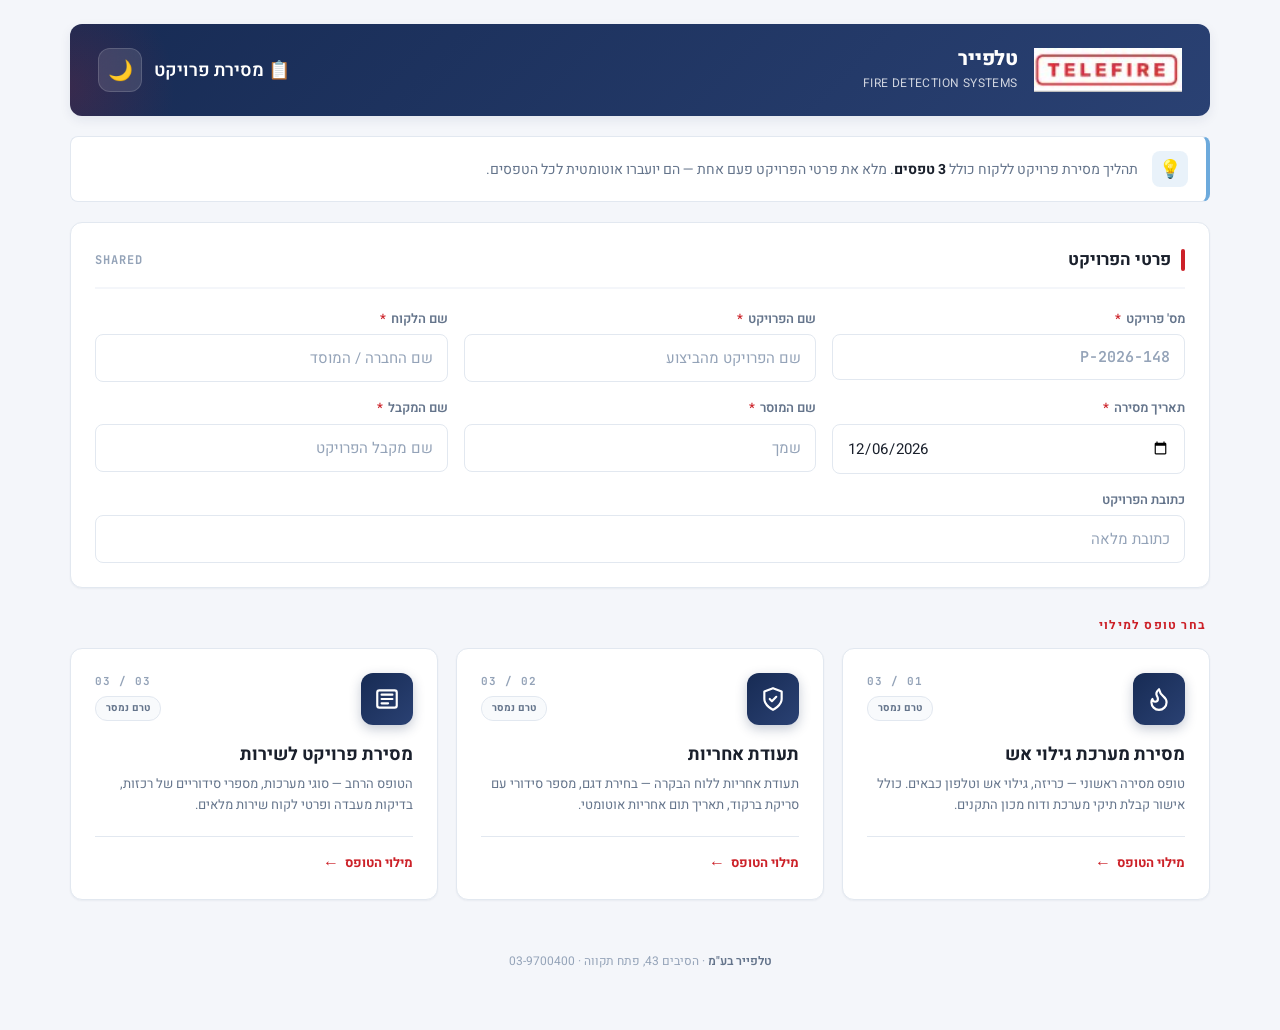
==== index.html @ ea18e71f "Rename index-1.html to index.html" ====
<!DOCTYPE html>
<html lang="he" dir="rtl">
<head>
<meta charset="UTF-8">
<meta name="viewport" content="width=device-width, initial-scale=1.0">
<title>מסירת פרויקט | טלפייר</title>

<!-- Fonts -->
<link rel="preconnect" href="https://fonts.googleapis.com">
<link rel="preconnect" href="https://fonts.gstatic.com" crossorigin>
<link href="https://fonts.googleapis.com/css2?family=Heebo:wght@300;400;500;600;700;800&family=JetBrains+Mono:wght@500;600&display=swap" rel="stylesheet">

<!-- Shared styles -->
<link rel="stylesheet" href="shared/styles.css">
</head>
<body>

<div class="app app--wide">

  <!-- ===== HEADER ===== -->
  <header class="header">
    <div class="brand">
      <div class="brand-logo">
        <img src="shared/telefire-logo.png" alt="Telefire">
      </div>
      <div class="brand-text">
        <div class="name">טלפייר</div>
        <div class="tagline">FIRE DETECTION SYSTEMS</div>
      </div>
    </div>
    <div class="header-right">
      <div class="page-title">📋 מסירת פרויקט</div>
      <button class="theme-toggle" id="themeToggle" aria-label="החלף תצוגה" title="החלף תצוגה">
        <span id="themeIcon">🌙</span>
      </button>
    </div>
  </header>

  <!-- ===== INTRO ===== -->
  <div class="intro-bar">
    <div class="icon">💡</div>
    <div>
      תהליך מסירת פרויקט ללקוח כולל <strong>3 טפסים</strong>.
      מלא את פרטי הפרויקט פעם אחת — הם יועברו אוטומטית לכל הטפסים.
    </div>
  </div>

  <!-- ===== SHARED PROJECT FIELDS ===== -->
  <section class="card">
    <div class="card-title">
      פרטי הפרויקט
      <span class="card-title-num">SHARED</span>
    </div>

    <div class="fields-3">
      <div class="field">
        <label>מס' פרויקט <span class="req">*</span></label>
        <input class="input input-mono" type="text" name="project_number" placeholder="P-2026-148">
      </div>
      <div class="field">
        <label>שם הפרויקט <span class="req">*</span></label>
        <input class="input" type="text" name="project_name" placeholder="שם הפרויקט מהביצוע">
      </div>
      <div class="field">
        <label>שם הלקוח <span class="req">*</span></label>
        <input class="input" type="text" name="customer_name" placeholder="שם החברה / המוסד">
      </div>
    </div>

    <div class="fields-3" style="margin-top:16px;">
      <div class="field">
        <label>תאריך מסירה <span class="req">*</span></label>
        <input class="input" type="date" name="handover_date">
      </div>
      <div class="field">
        <label>שם המוסר <span class="req">*</span></label>
        <input class="input" type="text" name="deliverer_name" placeholder="שמך">
      </div>
      <div class="field">
        <label>שם המקבל <span class="req">*</span></label>
        <input class="input" type="text" name="receiver_name" placeholder="שם מקבל הפרויקט">
      </div>
    </div>

    <div class="fields-1" style="margin-top:16px;">
      <div class="field">
        <label>כתובת הפרויקט</label>
        <input class="input" type="text" name="project_address" placeholder="כתובת מלאה">
      </div>
    </div>
  </section>

  <!-- ===== FORM SELECTION CARDS ===== -->
  <div class="section-label">בחר טופס למילוי</div>

  <div class="handover-cards">

    <!-- Card 1: Fire System -->
    <a class="handover-card" href="form1-fire-system.html" data-form="fire-system">
      <div class="handover-card-header">
        <div class="handover-card-icon">
          <svg viewBox="0 0 24 24" fill="none" stroke="currentColor" stroke-width="2" stroke-linecap="round" stroke-linejoin="round">
            <path d="M8.5 14.5A2.5 2.5 0 0 0 11 12c0-1.38-.5-2-1-3-1.072-2.143-.224-4.054 2-6 .5 2.5 2 4.9 4 6.5 2 1.6 3 3.5 3 5.5a7 7 0 1 1-14 0c0-1.153.433-2.294 1-3a2.5 2.5 0 0 0 2.5 2.5z"/>
          </svg>
        </div>
        <div class="handover-card-meta">
          <span class="handover-card-num">01 / 03</span>
          <span class="handover-card-status status-pending" data-status>טרם נמסר</span>
        </div>
      </div>
      <h3>מסירת מערכת גילוי אש</h3>
      <p>טופס מסירה ראשוני — כריזה, גילוי אש וטלפון כבאים. כולל אישור קבלת תיקי מערכת ודוח מכון התקנים.</p>
      <span class="handover-card-cta">מילוי הטופס</span>
    </a>

    <!-- Card 2: Warranty -->
    <a class="handover-card" href="form2-warranty.html" data-form="warranty">
      <div class="handover-card-header">
        <div class="handover-card-icon">
          <svg viewBox="0 0 24 24" fill="none" stroke="currentColor" stroke-width="2" stroke-linecap="round" stroke-linejoin="round">
            <path d="M12 22s8-4 8-10V5l-8-3-8 3v7c0 6 8 10 8 10z"/>
            <path d="M9 12l2 2 4-4"/>
          </svg>
        </div>
        <div class="handover-card-meta">
          <span class="handover-card-num">02 / 03</span>
          <span class="handover-card-status status-pending" data-status>טרם נמסר</span>
        </div>
      </div>
      <h3>תעודת אחריות</h3>
      <p>תעודת אחריות ללוח הבקרה — בחירת דגם, מספר סידורי עם סריקת ברקוד, תאריך תום אחריות אוטומטי.</p>
      <span class="handover-card-cta">מילוי הטופס</span>
    </a>

    <!-- Card 3: Service -->
    <a class="handover-card" href="form3-service.html" data-form="service">
      <div class="handover-card-header">
        <div class="handover-card-icon">
          <svg viewBox="0 0 24 24" fill="none" stroke="currentColor" stroke-width="2" stroke-linecap="round" stroke-linejoin="round">
            <rect x="3" y="4" width="18" height="16" rx="2"/>
            <path d="M7 8h10M7 12h10M7 16h6"/>
          </svg>
        </div>
        <div class="handover-card-meta">
          <span class="handover-card-num">03 / 03</span>
          <span class="handover-card-status status-pending" data-status>טרם נמסר</span>
        </div>
      </div>
      <h3>מסירת פרויקט לשירות</h3>
      <p>הטופס הרחב — סוגי מערכות, מספרי סידוריים של רכזות, בדיקות מעבדה ופרטי לקוח שירות מלאים.</p>
      <span class="handover-card-cta">מילוי הטופס</span>
    </a>

  </div>

  <!-- ===== FOOTER ===== -->
  <div class="footer">
    <strong>טלפייר בע"מ</strong> · הסיבים 43, פתח תקווה · 03-9700400
  </div>

</div>

<div class="toast" id="toast"></div>

<!-- Shared scripts -->
<script src="shared/theme.js"></script>

<script>
// ============================================
// PAGE LOGIC - Landing Page
// ============================================

// 1. Dark mode
TF_initTheme();

// 2. Shared fields setup
const SHARED_FIELDS = [
  'project_number', 'project_name', 'customer_name',
  'handover_date', 'deliverer_name', 'receiver_name', 'project_address'
];
const REQUIRED_FIELDS = [
  'project_number', 'project_name', 'customer_name',
  'handover_date', 'deliverer_name', 'receiver_name'
];

// Prefill from previous session
TF_prefillShared(SHARED_FIELDS);

// Default handover date = today
const dateField = document.querySelector('[name="handover_date"]');
if (dateField && !dateField.value) {
  dateField.value = new Date().toISOString().split('T')[0];
  // Save the default too
  const data = TF_getShared();
  data.handover_date = dateField.value;
  TF_setShared(data);
}

// Auto-save on typing
TF_autosaveShared(SHARED_FIELDS);

// 3. Update form status badges (נשלח ✓)
const status = TF_getStatus();
document.querySelectorAll('.handover-card').forEach(card => {
  const form = card.dataset.form;
  const badge = card.querySelector('[data-status]');
  if (status[form] && status[form].submitted) {
    badge.textContent = 'נשלח ✓';
    badge.classList.remove('status-pending');
    badge.classList.add('status-done');
  }
});

// 4. Validate required fields before entering a form
document.querySelectorAll('.handover-card').forEach(card => {
  card.addEventListener('click', (e) => {
    const missing = REQUIRED_FIELDS.filter(name => {
      const el = document.querySelector(`[name="${name}"]`);
      return !el || !el.value.trim();
    });
    if (missing.length) {
      e.preventDefault();
      TF_toast('יש למלא את כל פרטי הפרויקט המשותפים');
      const first = document.querySelector(`[name="${missing[0]}"]`);
      if (first) {
        first.focus();
        first.scrollIntoView({ behavior: 'smooth', block: 'center' });
      }
    }
  });
});
</script>

</body>
</html>
---- shared/styles.css ----
/* ============================================================
   TELEFIRE PROJECT HANDOVER - SHARED STYLES
   Used by: index.html, form1, form2, form3
   ============================================================ */

/* ===== COLOR PALETTE (from brand guide) ===== */
:root {
  --tf-light:   #DCDCDC;
  --tf-black:   #2A2A2A;
  --tf-teal:    #6DAADC;
  --tf-navy:    #172B54;
  --tf-red:     #CC2128;
  --tf-red-dark:#A81920;

  /* Surfaces & text */
  --bg:           #F4F6FA;
  --card:         #FFFFFF;
  --text:         #1A202C;
  --text-muted:   #64748B;
  --text-faint:   #94A3B8;
  --border:       #E2E8F0;
  --border-strong:#CBD5E1;
  --input-bg:     #FFFFFF;
  --input-bg-soft:#F8FAFC;

  --header-bg: linear-gradient(135deg, var(--tf-navy) 0%, #2A4173 100%);
  --header-glow: rgba(204,33,40,0.18);

  --shadow-sm: 0 1px 2px rgba(23,43,84,0.05);
  --shadow:    0 4px 12px rgba(23,43,84,0.08);
  --shadow-lg: 0 12px 32px rgba(23,43,84,0.12);

  --radius:    12px;
  --radius-sm: 8px;
  --success:   #10B981;
}

[data-theme="dark"] {
  --bg:           #0B1426;
  --card:         #131F36;
  --text:         #E6EDF7;
  --text-muted:   #94A8C4;
  --text-faint:   #647590;
  --border:       #243454;
  --border-strong:#2F4368;
  --input-bg:     #1A2942;
  --input-bg-soft:#131F36;

  --header-bg: linear-gradient(135deg, #0F1F3D 0%, #1A2942 100%);
  --header-glow: rgba(204,33,40,0.28);

  --shadow-sm: 0 1px 2px rgba(0,0,0,0.3);
  --shadow:    0 4px 12px rgba(0,0,0,0.35);
  --shadow-lg: 0 12px 32px rgba(0,0,0,0.5);
}

/* ===== RESET ===== */
* { box-sizing: border-box; margin: 0; padding: 0; }

html, body {
  font-family: 'Heebo', -apple-system, BlinkMacSystemFont, sans-serif;
  background: var(--bg);
  color: var(--text);
  font-size: 16px;
  line-height: 1.5;
  min-height: 100vh;
  -webkit-font-smoothing: antialiased;
  transition: background-color 0.3s, color 0.3s;
}

.app { max-width: 1100px; margin: 0 auto; padding: 24px 20px 60px; }
.app--narrow { max-width: 880px; }
.app--wide { max-width: 1180px; }

/* ===== HEADER ===== */
.header {
  background: var(--header-bg);
  border-radius: var(--radius);
  padding: 24px 28px;
  margin-bottom: 20px;
  display: flex;
  align-items: center;
  justify-content: space-between;
  flex-wrap: wrap;
  gap: 16px;
  box-shadow: var(--shadow);
  position: relative;
  overflow: hidden;
}
.header::before {
  content: '';
  position: absolute;
  top: -50%;
  left: -10%;
  width: 220px;
  height: 220px;
  background: radial-gradient(circle, var(--header-glow), transparent 70%);
  pointer-events: none;
}

.brand { display: flex; align-items: center; gap: 16px; z-index: 1; }
.brand-logo { display: inline-flex; align-items: center; flex-shrink: 0; }
.brand-logo img { height: 44px; width: auto; display: block; }
.brand-text { color: white; }
.brand-text .name { font-size: 20px; font-weight: 800; letter-spacing: -0.3px; line-height: 1.1; }
.brand-text .tagline { font-size: 12px; opacity: 0.78; margin-top: 4px; letter-spacing: 0.4px; }

.header-right { display: flex; align-items: center; gap: 12px; z-index: 1; }
.page-title { color: white; font-size: 18px; font-weight: 600; }

.back-btn, .theme-toggle {
  height: 44px;
  border-radius: 12px;
  background: rgba(255,255,255,0.12);
  border: 1px solid rgba(255,255,255,0.15);
  color: white;
  cursor: pointer;
  display: inline-flex;
  align-items: center;
  justify-content: center;
  font-family: inherit;
  font-size: 14px;
  font-weight: 600;
  transition: all 0.2s;
  text-decoration: none;
  backdrop-filter: blur(10px);
}
.back-btn { padding: 0 16px; gap: 6px; }
.theme-toggle { width: 44px; font-size: 20px; }
.back-btn:hover, .theme-toggle:hover { background: rgba(255,255,255,0.22); transform: translateY(-1px); }

/* ===== FORM BADGE ===== */
.form-badge {
  display: inline-flex; align-items: center; gap: 8px;
  padding: 6px 14px;
  background: rgba(204,33,40,0.1);
  color: var(--tf-red);
  border-radius: 20px;
  font-size: 12px;
  font-weight: 700;
  letter-spacing: 1px;
  margin-bottom: 16px;
  border: 1px solid rgba(204,33,40,0.2);
}

/* ===== CARDS ===== */
.card {
  background: var(--card);
  border-radius: var(--radius);
  padding: 24px;
  margin-bottom: 18px;
  box-shadow: var(--shadow-sm);
  border: 1px solid var(--border);
  transition: background-color 0.3s, border-color 0.3s;
}
.card-title {
  font-size: 17px;
  font-weight: 700;
  color: var(--text);
  margin-bottom: 20px;
  display: flex;
  align-items: center;
  gap: 10px;
  padding-bottom: 14px;
  border-bottom: 2px solid var(--bg);
}
.card-title::before {
  content: '';
  width: 4px;
  height: 22px;
  background: var(--tf-red);
  border-radius: 2px;
}
.card-title-num {
  font-family: 'JetBrains Mono', monospace;
  font-size: 12px;
  color: var(--text-faint);
  margin-right: auto;
  letter-spacing: 1px;
}
.card-subtitle {
  font-size: 13px;
  font-weight: 600;
  color: var(--tf-teal);
  letter-spacing: 0.8px;
  text-transform: uppercase;
  margin: 24px 0 14px;
  padding-bottom: 8px;
  border-bottom: 1px solid var(--border);
  display: flex;
  align-items: center;
  gap: 8px;
}
.card-subtitle:first-child { margin-top: 0; }
.card-subtitle .icon { font-size: 15px; }

/* ===== FIELDS & INPUTS ===== */
.fields { display: grid; grid-template-columns: repeat(2, 1fr); gap: 16px; }
.fields-3 { display: grid; grid-template-columns: repeat(3, 1fr); gap: 16px; }
.fields-1 { display: grid; grid-template-columns: 1fr; gap: 16px; }
@media (max-width: 700px) {
  .fields, .fields-3 { grid-template-columns: 1fr; }
}

.field { display: flex; flex-direction: column; gap: 6px; }
.field--full { grid-column: 1 / -1; }
.field label {
  font-size: 13px;
  font-weight: 600;
  color: var(--text-muted);
}
.field label .req { color: var(--tf-red); margin-right: 2px; }
.field-hint {
  font-size: 12px;
  color: var(--tf-teal);
  font-weight: 500;
  display: inline-flex;
  align-items: center;
  gap: 4px;
}

.input, .textarea, .select {
  width: 100%;
  padding: 12px 14px;
  font-family: inherit;
  font-size: 15px;
  background: var(--input-bg);
  border: 1.5px solid var(--border);
  border-radius: var(--radius-sm);
  color: var(--text);
  transition: all 0.15s;
  min-height: 46px;
}
.input:focus, .textarea:focus, .select:focus {
  outline: none;
  border-color: var(--tf-teal);
  box-shadow: 0 0 0 3px rgba(109,170,220,0.18);
}
.input::placeholder, .textarea::placeholder { color: var(--text-faint); }
.input.input-mono { font-family: 'JetBrains Mono', monospace; font-weight: 600; }
.input[readonly] {
  background: var(--input-bg-soft);
  color: var(--text-muted);
  cursor: default;
  font-weight: 700;
}
.textarea {
  resize: vertical;
  min-height: 80px;
  line-height: 1.6;
  font-family: inherit;
}

.select {
  appearance: none;
  -webkit-appearance: none;
  padding-left: 38px;
  background-image: url("data:image/svg+xml;charset=UTF-8,%3csvg xmlns='http://www.w3.org/2000/svg' width='12' height='8' viewBox='0 0 12 8' fill='none'%3e%3cpath d='M1 1.5L6 6.5L11 1.5' stroke='%2364748B' stroke-width='1.8' stroke-linecap='round' stroke-linejoin='round'/%3e%3c/svg%3e");
  background-repeat: no-repeat;
  background-position: left 14px center;
  cursor: pointer;
}
[data-theme="dark"] .select {
  background-image: url("data:image/svg+xml;charset=UTF-8,%3csvg xmlns='http://www.w3.org/2000/svg' width='12' height='8' viewBox='0 0 12 8' fill='none'%3e%3cpath d='M1 1.5L6 6.5L11 1.5' stroke='%2394A8C4' stroke-width='1.8' stroke-linecap='round' stroke-linejoin='round'/%3e%3c/svg%3e");
}

/* ===== YES/NO PILLS ===== */
.yn-row {
  display: flex;
  align-items: center;
  justify-content: space-between;
  padding: 14px 16px;
  background: var(--input-bg-soft);
  border-radius: var(--radius-sm);
  border: 1px solid var(--border);
  gap: 12px;
}
.yn-row .label { font-size: 14px; font-weight: 600; color: var(--text); flex: 1; }
.yn-pills { display: flex; gap: 4px; }
.yn-pills label {
  padding: 7px 18px;
  background: var(--card);
  border: 1.5px solid var(--border);
  border-radius: 6px;
  font-size: 13px;
  font-weight: 600;
  color: var(--text-muted);
  cursor: pointer;
  transition: all 0.15s;
  min-width: 54px;
  text-align: center;
}
.yn-pills label:hover { border-color: var(--text-muted); }
.yn-pills label:has(input:checked) {
  background: var(--tf-red);
  color: white;
  border-color: var(--tf-red);
  box-shadow: 0 2px 6px rgba(204,33,40,0.25);
}
.yn-pills input { display: none; }

/* ===== BUTTONS ===== */
.btn {
  display: inline-flex; align-items: center; justify-content: center;
  gap: 8px;
  padding: 12px 22px;
  font-family: inherit; font-size: 14px; font-weight: 600;
  border-radius: var(--radius-sm);
  border: none;
  cursor: pointer;
  transition: all 0.15s;
  min-height: 46px;
  text-decoration: none;
}
.btn-primary {
  background: var(--tf-red);
  color: white;
  box-shadow: 0 4px 12px rgba(204,33,40,0.25);
}
.btn-primary:hover { background: var(--tf-red-dark); transform: translateY(-1px); box-shadow: 0 6px 16px rgba(204,33,40,0.35); }
.btn-primary:disabled { opacity: 0.6; cursor: not-allowed; transform: none; }

.btn-secondary {
  background: transparent;
  color: var(--text);
  border: 1.5px solid var(--border);
}
.btn-secondary:hover { background: var(--input-bg-soft); border-color: var(--text-muted); }

.btn-add-mini {
  display: inline-flex;
  align-items: center;
  gap: 6px;
  padding: 8px 16px;
  background: transparent;
  border: 1.5px dashed var(--tf-teal);
  color: var(--tf-teal);
  border-radius: var(--radius-sm);
  cursor: pointer;
  font-family: inherit;
  font-size: 13px;
  font-weight: 600;
  margin-top: 6px;
  transition: all 0.15s;
}
.btn-add-mini:hover {
  background: rgba(109,170,220,0.1);
  border-style: solid;
}

/* ===== SIGNATURE PAD ===== */
.signature-section {
  margin-top: 24px;
  padding-top: 24px;
  border-top: 1px dashed var(--border-strong);
}
.signature-section:first-of-type {
  margin-top: 0;
  padding-top: 0;
  border-top: none;
}
.signature-label {
  display: inline-flex;
  align-items: center;
  gap: 8px;
  font-size: 11px;
  font-weight: 700;
  color: var(--tf-red);
  letter-spacing: 1.2px;
  text-transform: uppercase;
  margin-bottom: 14px;
  padding: 4px 12px;
  background: rgba(204,33,40,0.08);
  border-radius: 20px;
  border: 1px solid rgba(204,33,40,0.2);
}
.signature-label .optional {
  color: var(--text-muted);
  font-weight: 500;
  text-transform: none;
  letter-spacing: 0;
}
.signature-pad-wrap {
  background: var(--input-bg-soft);
  border-radius: var(--radius-sm);
  padding: 14px;
  margin-top: 12px;
  border: 1px solid var(--border);
}
.signature-pad-wrap .pad-title {
  font-size: 12px;
  font-weight: 600;
  color: var(--text-muted);
  margin-bottom: 8px;
  display: flex;
  align-items: center;
  justify-content: space-between;
}
/* IMPORTANT: Signature pad must ALWAYS be white (even in dark mode)
   so the signature is visible. Stroke color is always dark. */
.signature-pad {
  background: #FFFFFF;
  border: 2px dashed var(--border-strong);
  border-radius: var(--radius-sm);
  height: 140px;
  position: relative;
  cursor: crosshair;
  touch-action: none;
  overflow: hidden;
  transition: border-color 0.15s;
}
.signature-pad:hover { border-color: var(--tf-teal); }
.signature-pad canvas { display: block; width: 100%; height: 100%; }
.signature-placeholder {
  position: absolute;
  top: 50%; left: 50%;
  transform: translate(-50%, -50%);
  color: #94A3B8;
  font-size: 13px;
  pointer-events: none;
  display: flex;
  align-items: center;
  gap: 6px;
}
.signature-clear {
  background: none;
  border: none;
  color: var(--tf-red);
  font-size: 12px;
  cursor: pointer;
  font-weight: 600;
  font-family: inherit;
  padding: 0;
}
.signature-clear:hover { text-decoration: underline; }

/* Signature cluster (3 side by side) - used in form 3 */
.sig-cluster {
  display: grid;
  grid-template-columns: repeat(3, 1fr);
  gap: 14px;
}
@media (max-width: 900px) { .sig-cluster { grid-template-columns: 1fr; } }
.sig-card {
  background: var(--input-bg-soft);
  border-radius: var(--radius-sm);
  padding: 14px;
  border: 1px solid var(--border);
}

/* ===== TABS (used in form 3) ===== */
.tabs {
  display: flex;
  gap: 4px;
  background: var(--card);
  border: 1px solid var(--border);
  border-radius: var(--radius);
  padding: 6px;
  margin-bottom: 20px;
  position: sticky;
  top: 12px;
  z-index: 50;
  box-shadow: var(--shadow-sm);
  overflow-x: auto;
}
.tab {
  flex: 1;
  min-width: 140px;
  background: transparent;
  border: none;
  padding: 12px 18px;
  border-radius: var(--radius-sm);
  cursor: pointer;
  font-family: inherit;
  font-size: 13px;
  font-weight: 600;
  color: var(--text-muted);
  text-align: center;
  transition: all 0.15s;
  white-space: nowrap;
  display: inline-flex;
  align-items: center;
  justify-content: center;
  gap: 8px;
}
.tab:hover { background: var(--input-bg-soft); color: var(--text); }
.tab.active {
  background: linear-gradient(135deg, var(--tf-navy) 0%, #2A4173 100%);
  color: white;
  box-shadow: 0 4px 10px rgba(23,43,84,0.25);
}
.tab-num {
  display: inline-flex;
  align-items: center;
  justify-content: center;
  width: 22px; height: 22px;
  background: var(--input-bg-soft);
  color: var(--text);
  border-radius: 50%;
  font-size: 11px;
  font-weight: 700;
  font-family: 'JetBrains Mono', monospace;
}
.tab.active .tab-num { background: rgba(255,255,255,0.25); color: white; }
.tab.has-data .tab-num { background: var(--success); color: white; }
.tab.active.has-data .tab-num { background: rgba(255,255,255,0.3); }

.panel { display: none; }
.panel.active { display: block; animation: fadeIn 0.2s; }
@keyframes fadeIn { from { opacity: 0; transform: translateY(4px); } to { opacity: 1; transform: translateY(0); } }

/* ===== STEP NAV ===== */
.step-nav {
  display: flex;
  justify-content: space-between;
  gap: 12px;
  margin-top: 24px;
  padding-top: 20px;
  border-top: 1px solid var(--border);
}

/* ===== SUBMIT BAR ===== */
.submit-bar {
  position: sticky;
  bottom: 12px;
  background: var(--card);
  border-radius: var(--radius);
  padding: 14px 20px;
  margin-top: 20px;
  box-shadow: var(--shadow-lg);
  display: flex;
  justify-content: space-between;
  align-items: center;
  flex-wrap: wrap;
  gap: 12px;
  border: 1px solid var(--border);
  z-index: 40;
}
.submit-summary {
  font-size: 13px;
  color: var(--text-muted);
  display: flex; align-items: center; gap: 8px;
}
.submit-summary strong { color: var(--text); font-weight: 700; }

/* ===== SUCCESS BANNER ===== */
.success-banner {
  background: linear-gradient(135deg, #10B981 0%, #059669 100%);
  border-radius: var(--radius);
  padding: 24px 28px;
  margin-bottom: 20px;
  box-shadow: 0 8px 24px rgba(16,185,129,0.25);
  color: white;
  position: relative;
  overflow: hidden;
  display: none;
  animation: slideDown 0.4s ease-out;
}
.success-banner.show { display: block; }
.success-banner::before {
  content: '';
  position: absolute;
  top: -50%;
  left: -10%;
  width: 250px;
  height: 250px;
  background: radial-gradient(circle, rgba(255,255,255,0.18), transparent 70%);
  pointer-events: none;
}
@keyframes slideDown {
  from { opacity: 0; transform: translateY(-20px); }
  to { opacity: 1; transform: translateY(0); }
}
.banner-top { display: flex; align-items: center; gap: 16px; position: relative; z-index: 1; }
.banner-check {
  width: 56px; height: 56px;
  background: rgba(255,255,255,0.22);
  border-radius: 50%;
  display: inline-flex;
  align-items: center;
  justify-content: center;
  font-size: 30px;
  flex-shrink: 0;
  backdrop-filter: blur(10px);
  border: 2px solid rgba(255,255,255,0.4);
}
.banner-text { flex: 1; }
.banner-title { font-size: 20px; font-weight: 800; margin-bottom: 4px; }
.banner-subtitle { font-size: 13px; opacity: 0.9; }
.banner-actions {
  margin-top: 18px;
  display: flex;
  gap: 10px;
  flex-wrap: wrap;
  position: relative;
  z-index: 1;
}
.banner-btn {
  display: inline-flex; align-items: center; gap: 8px;
  padding: 10px 20px;
  border-radius: 8px;
  font-family: inherit;
  font-size: 14px;
  font-weight: 600;
  cursor: pointer;
  border: none;
  transition: all 0.15s;
  text-decoration: none;
  background: white;
  color: #059669;
}
.banner-btn:hover { background: #F0FDF4; transform: translateY(-1px); }
.banner-btn-ghost {
  background: rgba(255,255,255,0.18);
  color: white;
  border: 1.5px solid rgba(255,255,255,0.35);
}
.banner-btn-ghost:hover { background: rgba(255,255,255,0.28); }

/* ===== TOAST ===== */
.toast {
  position: fixed;
  top: 24px; left: 50%;
  transform: translateX(-50%);
  background: var(--tf-red);
  color: white;
  padding: 14px 24px;
  border-radius: var(--radius-sm);
  font-weight: 600;
  box-shadow: var(--shadow-lg);
  z-index: 1000;
  opacity: 0;
  transition: opacity 0.3s;
  pointer-events: none;
  font-size: 14px;
}
.toast.show { opacity: 1; }
.toast.success { background: var(--success); }

/* ===== LANDING PAGE - HANDOVER CARDS ===== */
.intro-bar {
  display: flex;
  align-items: center;
  gap: 14px;
  padding: 14px 18px;
  background: var(--card);
  border: 1px solid var(--border);
  border-right: 4px solid var(--tf-teal);
  border-radius: var(--radius-sm);
  margin-bottom: 20px;
  font-size: 14px;
  color: var(--text-muted);
}
.intro-bar .icon {
  width: 36px; height: 36px;
  border-radius: 8px;
  background: rgba(109,170,220,0.15);
  color: var(--tf-teal);
  display: inline-flex;
  align-items: center;
  justify-content: center;
  font-size: 18px;
  flex-shrink: 0;
}
.intro-bar strong { color: var(--text); font-weight: 700; }

.section-label {
  font-size: 12px;
  font-weight: 700;
  color: var(--tf-red);
  letter-spacing: 1.2px;
  text-transform: uppercase;
  margin: 28px 0 14px;
  padding-right: 4px;
}

.handover-cards {
  display: grid;
  grid-template-columns: repeat(3, 1fr);
  gap: 18px;
}
@media (max-width: 900px) { .handover-cards { grid-template-columns: 1fr; } }

.handover-card {
  background: var(--card);
  border: 1px solid var(--border);
  border-radius: var(--radius);
  padding: 24px;
  cursor: pointer;
  text-decoration: none;
  color: inherit;
  display: flex;
  flex-direction: column;
  position: relative;
  transition: all 0.25s ease;
  overflow: hidden;
  box-shadow: var(--shadow-sm);
}
.handover-card::before {
  content: '';
  position: absolute;
  top: 0; right: 0; left: 0;
  height: 4px;
  background: var(--tf-red);
  transform: scaleX(0);
  transform-origin: right;
  transition: transform 0.3s ease;
}
.handover-card:hover {
  transform: translateY(-4px);
  box-shadow: var(--shadow-lg);
  border-color: var(--tf-teal);
}
.handover-card:hover::before { transform: scaleX(1); }

.handover-card-header {
  display: flex;
  align-items: flex-start;
  justify-content: space-between;
  margin-bottom: 18px;
  gap: 12px;
}
.handover-card-icon {
  width: 52px;
  height: 52px;
  border-radius: 12px;
  background: linear-gradient(135deg, var(--tf-navy) 0%, #2A4173 100%);
  color: white;
  display: inline-flex;
  align-items: center;
  justify-content: center;
  flex-shrink: 0;
  box-shadow: 0 4px 12px rgba(23,43,84,0.25);
}
[data-theme="dark"] .handover-card-icon {
  background: linear-gradient(135deg, var(--input-bg) 0%, #243454 100%);
  border: 1px solid var(--border-strong);
  color: var(--tf-teal);
}
.handover-card-icon svg { width: 26px; height: 26px; }

.handover-card-meta {
  text-align: left;
  display: flex;
  flex-direction: column;
  align-items: flex-end;
  gap: 6px;
}
.handover-card-num {
  font-family: 'JetBrains Mono', monospace;
  font-size: 11px;
  font-weight: 700;
  color: var(--text-faint);
  letter-spacing: 1px;
}
.handover-card-status {
  font-size: 10px;
  font-weight: 700;
  padding: 4px 10px;
  border-radius: 12px;
  letter-spacing: 0.3px;
  white-space: nowrap;
}
.status-pending {
  background: var(--input-bg-soft);
  color: var(--text-muted);
  border: 1px solid var(--border);
}
.status-done {
  background: rgba(16,185,129,0.12);
  color: #10B981;
  border: 1px solid rgba(16,185,129,0.3);
}
[data-theme="dark"] .status-pending { background: var(--input-bg); }

.handover-card h3 {
  font-size: 18px;
  font-weight: 700;
  margin-bottom: 8px;
  line-height: 1.3;
  color: var(--text);
}
.handover-card p {
  font-size: 13px;
  color: var(--text-muted);
  line-height: 1.6;
  margin-bottom: 20px;
  flex: 1;
}
.handover-card-cta {
  display: inline-flex;
  align-items: center;
  gap: 6px;
  font-size: 13px;
  font-weight: 700;
  color: var(--tf-red);
  padding-top: 14px;
  border-top: 1px solid var(--border);
}
.handover-card-cta::after {
  content: "←";
  transition: transform 0.2s;
  font-size: 16px;
}
.handover-card:hover .handover-card-cta::after { transform: translateX(-4px); }

/* ===== DECLARATION BOX (form 1) ===== */
.declaration {
  background: linear-gradient(135deg, rgba(109,170,220,0.08) 0%, rgba(23,43,84,0.04) 100%);
  border: 1px solid rgba(109,170,220,0.25);
  border-right: 4px solid var(--tf-teal);
  border-radius: var(--radius-sm);
  padding: 20px 22px;
  margin-bottom: 20px;
}
[data-theme="dark"] .declaration {
  background: linear-gradient(135deg, rgba(109,170,220,0.12) 0%, rgba(23,43,84,0.2) 100%);
}
.declaration-title {
  font-size: 12px;
  font-weight: 700;
  color: var(--tf-teal);
  letter-spacing: 1px;
  text-transform: uppercase;
  margin-bottom: 12px;
  display: flex;
  align-items: center;
  gap: 8px;
}
.declaration p {
  font-size: 14px;
  line-height: 1.7;
  margin-bottom: 10px;
  color: var(--text);
}
.declaration p:last-child { margin-bottom: 0; }

/* ===== FOOTER ===== */
.footer {
  text-align: center;
  font-size: 12px;
  color: var(--text-faint);
  margin-top: 32px;
  padding-top: 20px;
}
.footer strong { color: var(--text-muted); font-weight: 600; }

/* ===== PRINT ===== */
@media print {
  .submit-bar, .header-right, .theme-toggle, .back-btn, .tabs, .step-nav, .success-banner { display: none !important; }
  body { background: white; }
  .panel { display: block !important; }
  .card { box-shadow: none; border: 1px solid #ddd; break-inside: avoid; }
}
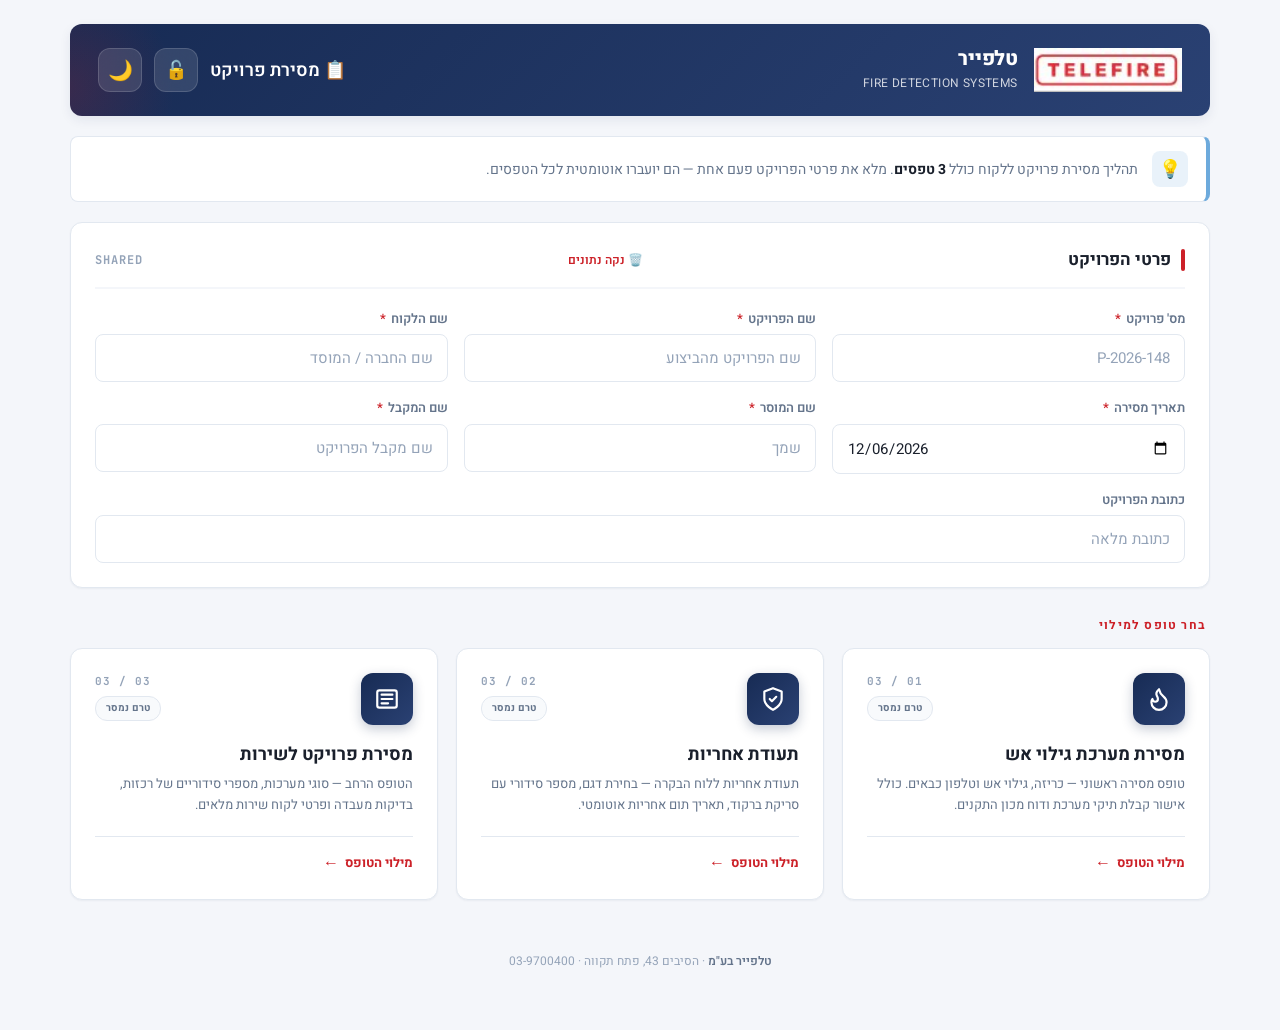
==== commit 2adbc23c: "Update index - lock/clear controls, draft dialog, font fix מתג נעילה 🔒 בכותרת, כפתור נקה נתונים, דיא" ====
--- a/index.html
+++ b/index.html
@@ -30,6 +30,7 @@
     </div>
     <div class="header-right">
       <div class="page-title">📋 מסירת פרויקט</div>
+      <button class="data-lock-toggle" id="dataLockToggle" type="button" aria-label="נעילת נתונים">🔓</button>
       <button class="theme-toggle" id="themeToggle" aria-label="החלף תצוגה" title="החלף תצוגה">
         <span id="themeIcon">🌙</span>
       </button>
@@ -49,13 +50,14 @@
   <section class="card">
     <div class="card-title">
       פרטי הפרויקט
+      <button type="button" id="clearFormBtn" class="signature-clear" style="margin-right:auto;">🗑️ נקה נתונים</button>
       <span class="card-title-num">SHARED</span>
     </div>
 
     <div class="fields-3">
       <div class="field">
         <label>מס' פרויקט <span class="req">*</span></label>
-        <input class="input input-mono" type="text" name="project_number" placeholder="P-2026-148">
+        <input class="input" type="text" name="project_number" placeholder="P-2026-148">
       </div>
       <div class="field">
         <label>שם הפרויקט <span class="req">*</span></label>
@@ -183,21 +185,73 @@
   'handover_date', 'deliverer_name', 'receiver_name'
 ];
 
-// Prefill from previous session
-TF_prefillShared(SHARED_FIELDS);
-
-// Default handover date = today
-const dateField = document.querySelector('[name="handover_date"]');
-if (dateField && !dateField.value) {
-  dateField.value = new Date().toISOString().split('T')[0];
-  // Save the default too
-  const data = TF_getShared();
-  data.handover_date = dateField.value;
-  TF_setShared(data);
-}
+// Landing page uses the same lock-aware draft mechanism as the forms.
+// The shared fields themselves live in TF shared storage (for cross-form prefill),
+// and the lock/dialog behavior wraps around restoring them on reload.
+const FORM_TYPE = 'landing';
+
+// Restore: on reload without lock -> ask; otherwise silent restore
+(function() {
+  const shared = TF_getShared();
+  const hasData = SHARED_FIELDS.some(n => shared[n]);
+
+  function applySharedToFields() {
+    TF_prefillShared(SHARED_FIELDS);
+  }
+  function clearSharedData() {
+    TF_clearShared();
+  }
+
+  // Detect reload
+  let reload = false;
+  try {
+    const nav = performance.getEntriesByType('navigation');
+    reload = nav.length > 0 && nav[0].type === 'reload';
+  } catch (e) {}
+
+  if (hasData && reload && !TF_isLocked()) {
+    // Ask the user via the shared dialog (built by theme.js for forms;
+    // we re-create the same minimal dialog here)
+    const overlay = document.createElement('div');
+    overlay.className = 'draft-dialog-overlay show';
+    const dialog = document.createElement('div');
+    dialog.className = 'draft-dialog show';
+    dialog.innerHTML =
+      '<div class="draft-dialog-icon">📝</div>' +
+      '<div class="draft-dialog-title">נמצאו נתונים שמורים</div>' +
+      '<div class="draft-dialog-text">יש פרטי פרויקט שמורים מהפעם הקודמת. מה תרצה לעשות?</div>' +
+      '<div class="draft-dialog-actions">' +
+      '<button type="button" class="btn btn-primary" data-action="continue">המשך מהנתונים</button>' +
+      '<button type="button" class="btn btn-secondary" data-action="clean">התחל נקי</button>' +
+      '</div>';
+    document.body.appendChild(overlay);
+    document.body.appendChild(dialog);
+    const close = () => { overlay.remove(); dialog.remove(); };
+    dialog.querySelector('[data-action="continue"]').addEventListener('click', () => { close(); applySharedToFields(); setDefaultDate(); });
+    dialog.querySelector('[data-action="clean"]').addEventListener('click', () => { close(); clearSharedData(); setDefaultDate(); });
+  } else {
+    applySharedToFields();
+    setDefaultDate();
+  }
+
+  function setDefaultDate() {
+    const dateField = document.querySelector('[name="handover_date"]');
+    if (dateField && !dateField.value) {
+      dateField.value = new Date().toISOString().split('T')[0];
+      const data = TF_getShared();
+      data.handover_date = dateField.value;
+      TF_setShared(data);
+    }
+  }
+})();
 
 // Auto-save on typing
 TF_autosaveShared(SHARED_FIELDS);
+
+// Lock toggle + clear button
+TF_initDataControls(FORM_TYPE, function() {
+  TF_clearShared();
+});
 
 // 3. Update form status badges (נשלח ✓)
 const status = TF_getStatus();
--- a/shared/styles.css
+++ b/shared/styles.css
@@ -845,10 +845,177 @@
 }
 .footer strong { color: var(--text-muted); font-weight: 600; }
 
-/* ===== PRINT ===== */
+/* ===== FIELD ERROR (validators.js) ===== */
+.field-error {
+  font-size: 12px;
+  color: var(--tf-red);
+  font-weight: 600;
+  margin-top: 2px;
+}
+
+/* ===== SKIP NAV BUTTON (move between forms without submitting) ===== */
+.skip-nav {
+  display: flex;
+  justify-content: center;
+  gap: 10px;
+  margin: 16px 0;
+  flex-wrap: wrap;
+}
+.skip-nav-btn {
+  display: inline-flex;
+  align-items: center;
+  gap: 6px;
+  padding: 9px 18px;
+  background: transparent;
+  border: 1.5px dashed var(--border-strong);
+  color: var(--text-muted);
+  border-radius: var(--radius-sm);
+  cursor: pointer;
+  font-family: inherit;
+  font-size: 13px;
+  font-weight: 600;
+  text-decoration: none;
+  transition: all 0.15s;
+}
+.skip-nav-btn:hover {
+  border-color: var(--tf-teal);
+  color: var(--tf-teal);
+  background: rgba(109,170,220,0.06);
+}
+
+/* ===== DATA LOCK TOGGLE + CLEAR BUTTON (header toolbar) ===== */
+.data-lock-toggle {
+  width: 44px; height: 44px;
+  border-radius: 12px;
+  background: rgba(255,255,255,0.12);
+  border: 1px solid rgba(255,255,255,0.15);
+  color: white;
+  cursor: pointer;
+  display: inline-flex;
+  align-items: center;
+  justify-content: center;
+  font-size: 18px;
+  transition: all 0.2s;
+  backdrop-filter: blur(10px);
+}
+.data-lock-toggle:hover { background: rgba(255,255,255,0.22); transform: translateY(-1px); }
+.data-lock-toggle.locked {
+  background: rgba(16,185,129,0.35);
+  border-color: rgba(16,185,129,0.6);
+}
+
+/* ===== DRAFT DIALOG (continue draft / start clean) ===== */
+.draft-dialog-overlay {
+  position: fixed; inset: 0;
+  background: rgba(0,0,0,0.6);
+  backdrop-filter: blur(6px);
+  z-index: 1100;
+  opacity: 0;
+  transition: opacity 0.2s;
+}
+.draft-dialog-overlay.show { opacity: 1; }
+.draft-dialog {
+  position: fixed;
+  top: 50%; left: 50%;
+  transform: translate(-50%, -50%);
+  width: min(380px, 90vw);
+  background: var(--card);
+  border-radius: var(--radius);
+  box-shadow: var(--shadow-lg);
+  z-index: 1101;
+  padding: 28px 24px;
+  text-align: center;
+  opacity: 0;
+  transition: opacity 0.2s;
+}
+.draft-dialog.show { opacity: 1; }
+.draft-dialog-icon { font-size: 40px; margin-bottom: 12px; }
+.draft-dialog-title { font-size: 18px; font-weight: 800; color: var(--text); margin-bottom: 8px; }
+.draft-dialog-text { font-size: 14px; color: var(--text-muted); margin-bottom: 20px; line-height: 1.6; }
+.draft-dialog-actions { display: flex; gap: 10px; justify-content: center; flex-wrap: wrap; }
+.draft-dialog-actions .btn { min-width: 130px; }
+
+/* ===== MOBILE NAVIGATION FIX ===== */
+@media (max-width: 700px) {
+  /* Skip-nav buttons: full width, big touch targets */
+  .skip-nav { flex-direction: column; gap: 8px; }
+  .skip-nav-btn {
+    width: 100%;
+    justify-content: center;
+    padding: 14px 18px;
+    font-size: 14px;
+    min-height: 48px;
+    border-style: solid;
+    background: var(--card);
+  }
+
+  /* Header: stack vertically, bigger buttons */
+  .header { padding: 18px 16px; }
+  .header-right { width: 100%; justify-content: space-between; }
+  .back-btn { flex: 1; justify-content: center; min-height: 48px; }
+  .theme-toggle, .data-lock-toggle { min-width: 48px; min-height: 48px; }
+
+  /* Submit bar: stack buttons full-width */
+  .submit-bar { flex-direction: column; align-items: stretch; }
+  .submit-bar > div { display: flex; flex-direction: column; gap: 8px; width: 100%; }
+  .submit-bar .btn { width: 100%; min-height: 48px; }
+  .submit-summary { justify-content: center; }
+
+  /* Success banner actions: full-width buttons */
+  .banner-actions { flex-direction: column; }
+  .banner-btn { width: 100%; justify-content: center; min-height: 48px; }
+
+  /* Step nav buttons */
+  .step-nav { flex-direction: column-reverse; }
+  .step-nav .btn { width: 100%; min-height: 48px; }
+}
+
+/* ===== PRINT - fixed page breaks ===== */
 @media print {
-  .submit-bar, .header-right, .theme-toggle, .back-btn, .tabs, .step-nav, .success-banner { display: none !important; }
-  body { background: white; }
+  .submit-bar, .header-right, .theme-toggle, .back-btn,
+  .tabs, .step-nav, .success-banner, .skip-nav,
+  .signature-clear, .scan-btn, .terms-toggle { display: none !important; }
+
+  html, body {
+    background: white !important;
+    font-size: 12px;
+  }
+  .app { max-width: 100%; padding: 0; }
+
   .panel { display: block !important; }
-  .card { box-shadow: none; border: 1px solid #ddd; break-inside: avoid; }
-}
+
+  /* Cards: never split a card across two pages */
+  .card {
+    box-shadow: none !important;
+    border: 1px solid #ddd !important;
+    break-inside: avoid;
+    page-break-inside: avoid;
+    margin-bottom: 12px;
+    padding: 16px;
+  }
+
+  /* Signature blocks stay together */
+  .signature-section, .sig-card, .signature-pad-wrap {
+    break-inside: avoid;
+    page-break-inside: avoid;
+  }
+
+  /* Header prints compact */
+  .header {
+    box-shadow: none !important;
+    padding: 14px 20px;
+    break-after: avoid;
+  }
+
+  /* Terms always expanded in print */
+  .terms-content { max-height: none !important; overflow: visible !important; }
+
+  /* Signature pads keep white bg and visible border */
+  .signature-pad {
+    border: 1px solid #999 !important;
+    background: white !important;
+  }
+
+  /* Avoid orphan section titles at page bottom */
+  .card-title, .card-subtitle { break-after: avoid; page-break-after: avoid; }
+}
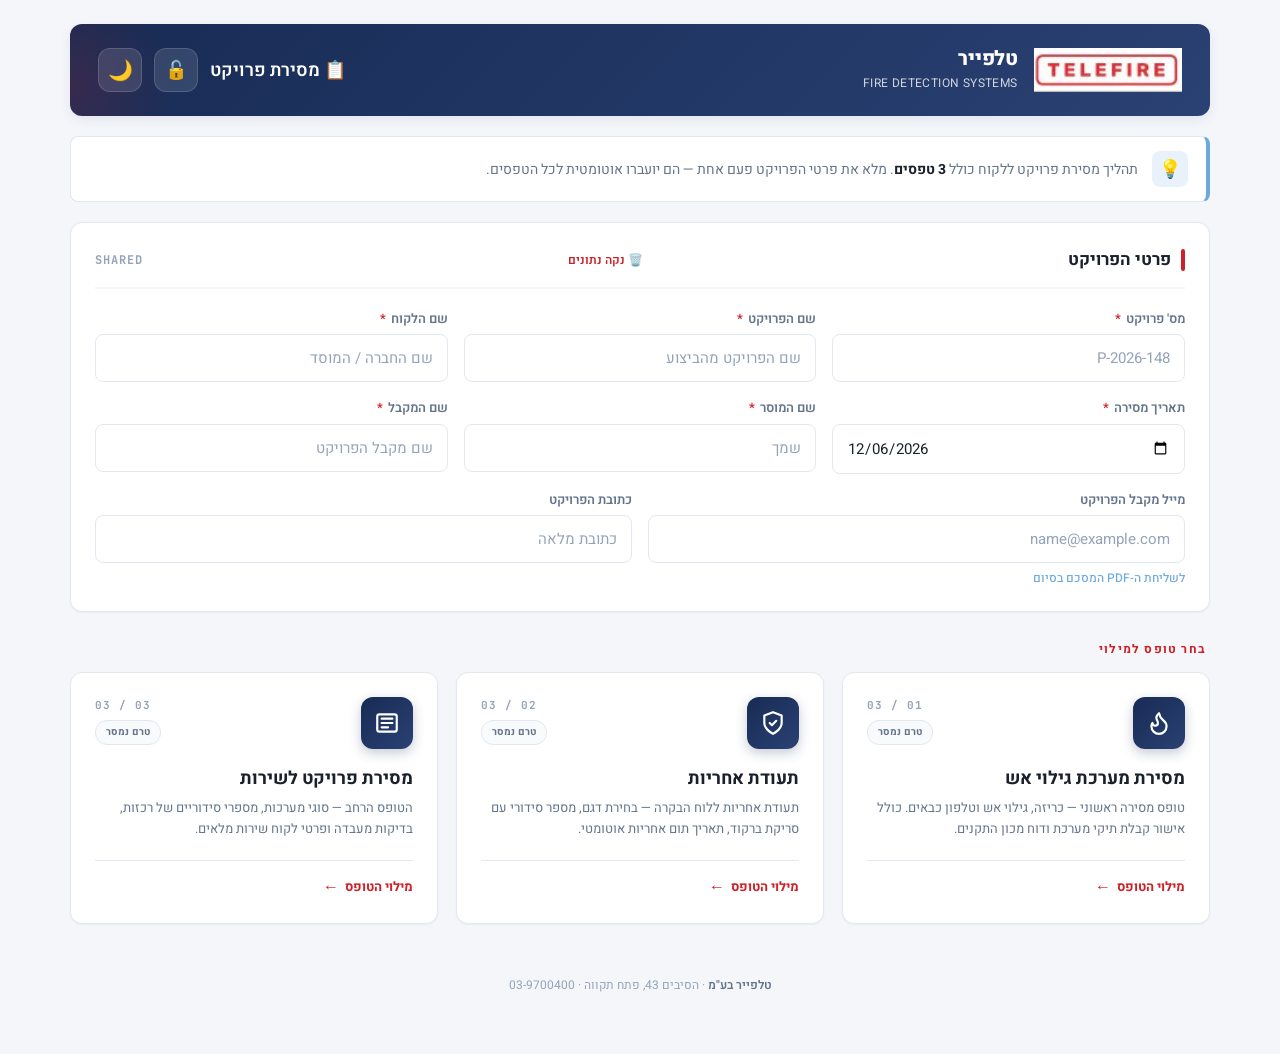
==== commit 304b8140: "Add receiver email field and update shared Update index - receiver email field + global clear שדה מי" ====
--- a/index.html
+++ b/index.html
@@ -84,7 +84,12 @@
       </div>
     </div>
 
-    <div class="fields-1" style="margin-top:16px;">
+    <div class="fields" style="margin-top:16px;">
+      <div class="field">
+        <label>מייל מקבל הפרויקט</label>
+        <input class="input" type="email" name="receiver_email" dir="ltr" style="text-align:right;" placeholder="name@example.com">
+        <span class="field-hint">לשליחת ה-PDF המסכם בסיום</span>
+      </div>
       <div class="field">
         <label>כתובת הפרויקט</label>
         <input class="input" type="text" name="project_address" placeholder="כתובת מלאה">
@@ -178,7 +183,7 @@
 // 2. Shared fields setup
 const SHARED_FIELDS = [
   'project_number', 'project_name', 'customer_name',
-  'handover_date', 'deliverer_name', 'receiver_name', 'project_address'
+  'handover_date', 'deliverer_name', 'receiver_name', 'receiver_email', 'project_address'
 ];
 const REQUIRED_FIELDS = [
   'project_number', 'project_name', 'customer_name',
@@ -248,9 +253,9 @@
 // Auto-save on typing
 TF_autosaveShared(SHARED_FIELDS);
 
-// Lock toggle + clear button
+// Lock toggle + clear button (GLOBAL clear = new project, resets everything)
 TF_initDataControls(FORM_TYPE, function() {
-  TF_clearShared();
+  // status badges reset happens via reload after TF_clearAll
 });
 
 // 3. Update form status badges (נשלח ✓)
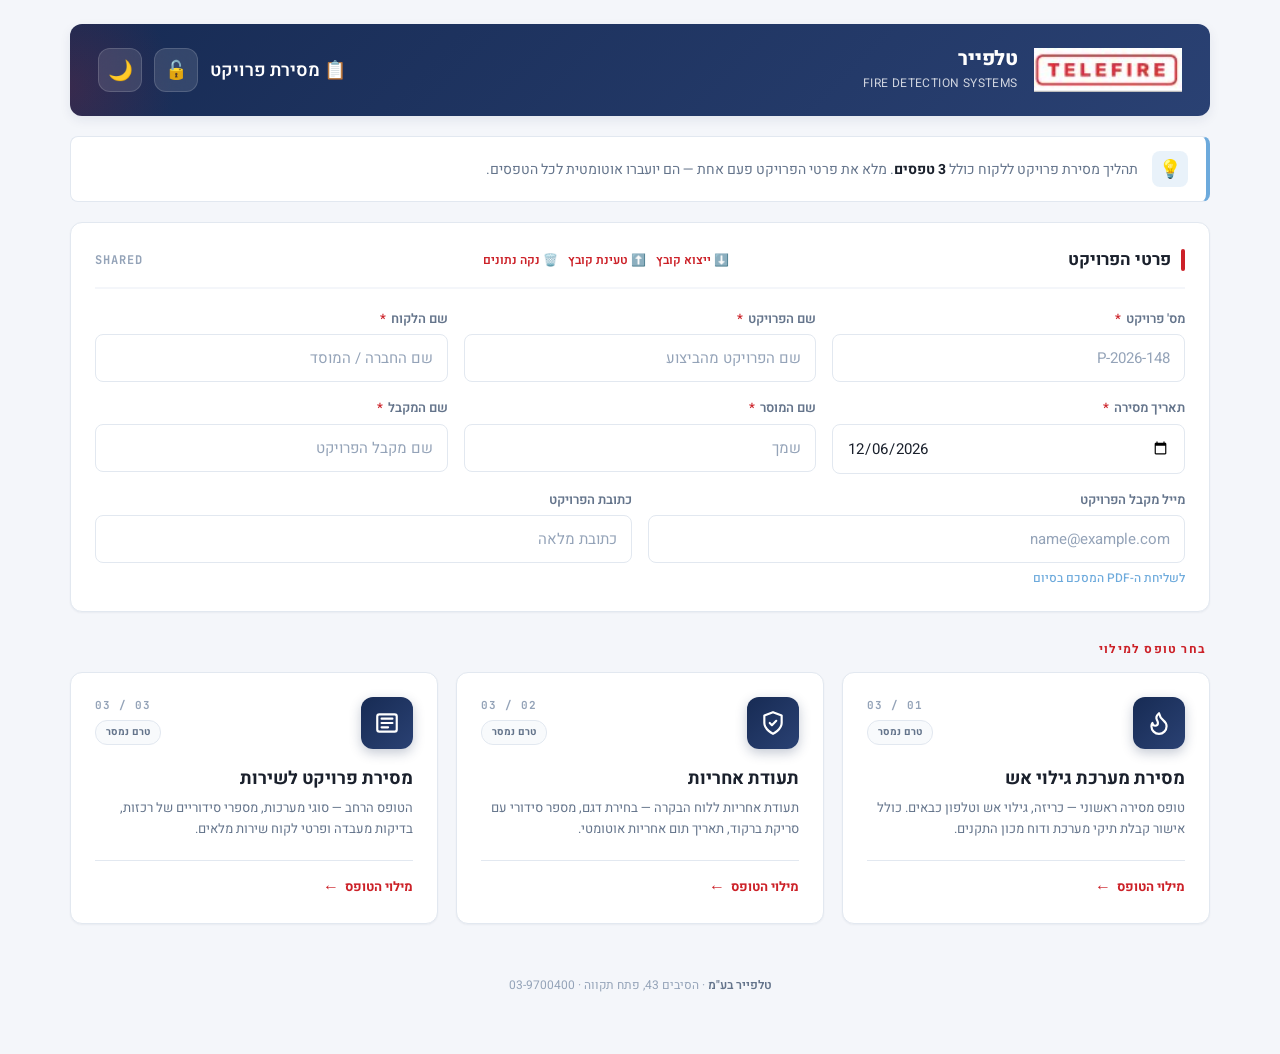
==== commit 3bc91795: "Add project JSON export/import on landing page (single-file, no shared changes) git checkout -- inde" ====
--- a/index.html
+++ b/index.html
@@ -50,7 +50,10 @@
   <section class="card">
     <div class="card-title">
       פרטי הפרויקט
-      <button type="button" id="clearFormBtn" class="signature-clear" style="margin-right:auto;">🗑️ נקה נתונים</button>
+      <button type="button" id="exportBtn" class="signature-clear" style="margin-right:auto;">⬇️ ייצוא קובץ</button>
+      <button type="button" id="importBtn" class="signature-clear">⬆️ טעינת קובץ</button>
+      <input type="file" id="importFile" accept="application/json,.json" style="display:none">
+      <button type="button" id="clearFormBtn" class="signature-clear">🗑️ נקה נתונים</button>
       <span class="card-title-num">SHARED</span>
     </div>
 
@@ -288,6 +291,149 @@
     }
   });
 });
+
+// ===== PROJECT JSON EXPORT / IMPORT =====
+(function(){
+  const STATUS_K = 'tf_handover_status';
+  const DRAFT_P  = 'tf_handover_draft_';
+  const PROJECT_FORMS = [
+    { type:'fire-system', label:'מסירת גילוי אש' },
+    { type:'warranty',    label:'תעודת אחריות' },
+    { type:'service',     label:'מסירה לשירות' }
+  ];
+
+  function valHasData(v){
+    if (Array.isArray(v)) return v.some(x => String(x).trim() !== '');
+    return v !== '' && v !== false && v != null;
+  }
+  function readDraft(type){
+    try { return JSON.parse(sessionStorage.getItem(DRAFT_P + type) || 'null'); } catch(_){ return null; }
+  }
+  function formHasData(type){
+    const d = readDraft(type);
+    if (d && Object.keys(d).some(k => valHasData(d[k]))) return true;
+    const st = TF_getStatus();
+    if (st[type] && st[type].submitted) return true;
+    const sig = TF_loadSignatureDraft(type);
+    if (sig && Object.keys(sig).some(k => sig[k])) return true;
+    return false;
+  }
+
+  function buildExport(types){
+    const st = TF_getStatus();
+    const forms = {};
+    types.forEach(type => {
+      let sig = TF_loadSignatureDraft(type);
+      if (sig && !Object.keys(sig).length) sig = null;
+      forms[type] = { draft: readDraft(type), sig: sig, submitted: !!(st[type] && st[type].submitted) };
+    });
+    return { schema:'telefire-handover-project', version:1,
+             exported_at:new Date().toISOString(), shared:TF_getShared(), forms:forms };
+  }
+
+  function download(obj){
+    const s = obj.shared || {};
+    const raw = (s.project_number || s.project_name || 'project') + '';
+    const safe = raw.replace(/[^\w\u0590-\u05FF\-]+/g,'_').slice(0,40) || 'project';
+    const blob = new Blob([JSON.stringify(obj, null, 2)], { type:'application/json' });
+    const a = document.createElement('a');
+    a.href = URL.createObjectURL(blob);
+    a.download = 'Telefire_Project_' + safe + '.json';
+    document.body.appendChild(a); a.click(); a.remove();
+    setTimeout(() => URL.revokeObjectURL(a.href), 1000);
+  }
+
+  function dialog(innerHTML){
+    const overlay = document.createElement('div'); overlay.className = 'draft-dialog-overlay show';
+    const box = document.createElement('div'); box.className = 'draft-dialog show';
+    box.innerHTML = innerHTML;
+    document.body.appendChild(overlay); document.body.appendChild(box);
+    const close = () => { overlay.remove(); box.remove(); };
+    overlay.addEventListener('click', close);
+    return { box, close };
+  }
+
+  // ---------- EXPORT ----------
+  document.getElementById('exportBtn').addEventListener('click', () => {
+    const rows = PROJECT_FORMS.map(f => {
+      const on = formHasData(f.type) ? 'checked' : '';
+      return '<label style="display:flex;gap:10px;align-items:center;padding:8px 4px;font-weight:500;">' +
+             '<input type="checkbox" value="' + f.type + '" ' + on + '> ' + f.label + '</label>';
+    }).join('');
+    const d = dialog(
+      '<div class="draft-dialog-icon">⬇️</div>' +
+      '<div class="draft-dialog-title">ייצוא קובץ פרויקט</div>' +
+      '<div class="draft-dialog-text">בחר אילו טפסים לכלול. פרטי הפרויקט המשותפים תמיד נכללים.</div>' +
+      '<div style="text-align:right;margin:6px 0 14px;">' + rows + '</div>' +
+      '<div class="draft-dialog-actions">' +
+      '<button type="button" class="btn btn-primary" data-act="go">ייצא</button>' +
+      '<button type="button" class="btn btn-secondary" data-act="cancel">ביטול</button></div>'
+    );
+    d.box.querySelector('[data-act="cancel"]').addEventListener('click', d.close);
+    d.box.querySelector('[data-act="go"]').addEventListener('click', () => {
+      const types = Array.from(d.box.querySelectorAll('input[type="checkbox"]:checked')).map(c => c.value);
+      d.close();
+      download(buildExport(types));
+      TF_toast('הקובץ יוצא ✓', 'success');
+    });
+  });
+
+  // ---------- IMPORT ----------
+  const fileInput = document.getElementById('importFile');
+  document.getElementById('importBtn').addEventListener('click', () => fileInput.click());
+  fileInput.addEventListener('change', () => {
+    const file = fileInput.files && fileInput.files[0];
+    if (!file) return;
+    const reader = new FileReader();
+    reader.onload = () => {
+      let data;
+      try { data = JSON.parse(reader.result); }
+      catch(_){ TF_toast('הקובץ אינו JSON תקין'); fileInput.value = ''; return; }
+      if (!data || data.schema !== 'telefire-handover-project') {
+        TF_toast('זה לא קובץ פרויקט של טלפייר'); fileInput.value = ''; return;
+      }
+      const d = dialog(
+        '<div class="draft-dialog-icon">⬆️</div>' +
+        '<div class="draft-dialog-title">טעינת קובץ פרויקט</div>' +
+        '<div class="draft-dialog-text">הטעינה תחליף את הנתונים הנוכחיים בכל הטפסים. להמשיך?</div>' +
+        '<div class="draft-dialog-actions">' +
+        '<button type="button" class="btn btn-primary" data-act="go">טען</button>' +
+        '<button type="button" class="btn btn-secondary" data-act="cancel">ביטול</button></div>'
+      );
+      d.box.querySelector('[data-act="cancel"]').addEventListener('click', () => { d.close(); fileInput.value = ''; });
+      d.box.querySelector('[data-act="go"]').addEventListener('click', () => { d.close(); applyImport(data); fileInput.value = ''; });
+    };
+    reader.readAsText(file);
+  });
+
+  function applyImport(data){
+    if (data.shared) TF_setShared(data.shared);
+    const forms = data.forms || {};
+    Object.keys(forms).forEach(type => {
+      const f = forms[type] || {};
+      if (f.draft) { try { sessionStorage.setItem(DRAFT_P + type, JSON.stringify(f.draft)); } catch(_){} }
+      if (f.sig)   { TF_saveSignatureDraft(type, f.sig); }
+    });
+    const st = TF_getStatus();
+    Object.keys(forms).forEach(type => { if (forms[type] && forms[type].submitted) st[type] = { submitted:true }; });
+    try { sessionStorage.setItem(STATUS_K, JSON.stringify(st)); } catch(_){}
+    TF_prefillShared(SHARED_FIELDS);
+    refreshStatusBadges();
+    TF_toast('הנתונים נטענו ✓', 'success');
+  }
+
+  function refreshStatusBadges(){
+    const status = TF_getStatus();
+    document.querySelectorAll('.handover-card').forEach(card => {
+      const form = card.dataset.form, badge = card.querySelector('[data-status]');
+      if (!badge) return;
+      const done = !!(status[form] && status[form].submitted);
+      badge.textContent = done ? 'נשלח ✓' : 'טרם נמסר';
+      badge.classList.toggle('status-done', done);
+      badge.classList.toggle('status-pending', !done);
+    });
+  }
+})();
 </script>
 
 </body>
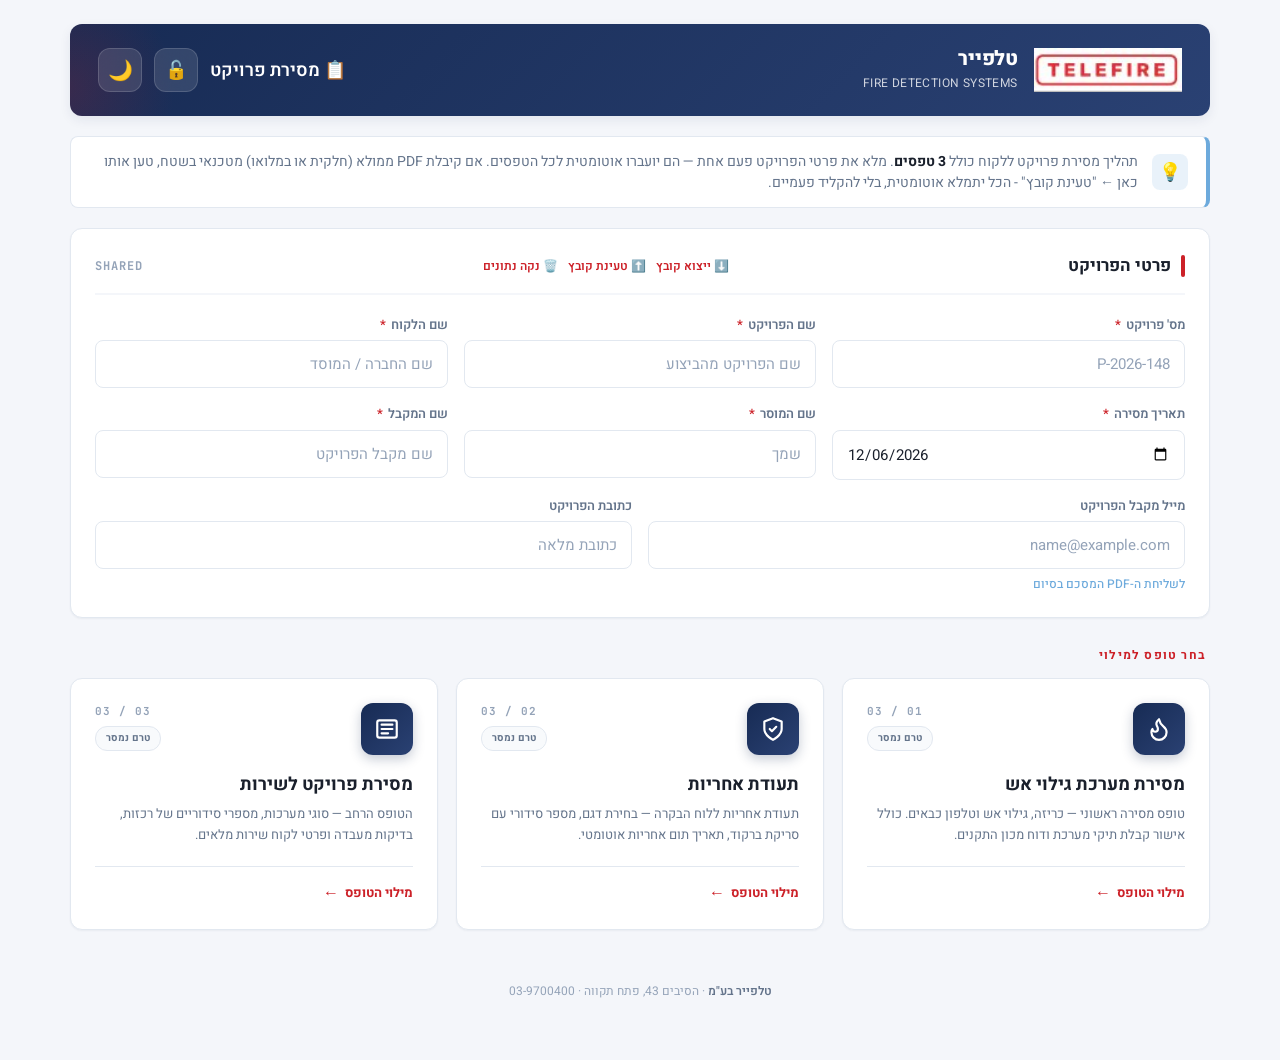
==== commit 5e600a68: "Enhance file import to support PDF and JSON formats Updated the import functionality to support both" ====
--- a/index.html
+++ b/index.html
@@ -43,6 +43,7 @@
     <div>
       תהליך מסירת פרויקט ללקוח כולל <strong>3 טפסים</strong>.
       מלא את פרטי הפרויקט פעם אחת — הם יועברו אוטומטית לכל הטפסים.
+      אם קיבלת PDF ממולא (חלקית או במלואו) מטכנאי בשטח, טען אותו כאן ← "טעינת קובץ" - הכל יתמלא אוטומטית, בלי להקליד פעמיים.
     </div>
   </div>
 
@@ -52,7 +53,7 @@
       פרטי הפרויקט
       <button type="button" id="exportBtn" class="signature-clear" style="margin-right:auto;">⬇️ ייצוא קובץ</button>
       <button type="button" id="importBtn" class="signature-clear">⬆️ טעינת קובץ</button>
-      <input type="file" id="importFile" accept="application/json,.json" style="display:none">
+      <input type="file" id="importFile" accept="application/pdf,.pdf,application/json,.json" style="display:none">
       <button type="button" id="clearFormBtn" class="signature-clear">🗑️ נקה נתונים</button>
       <span class="card-title-num">SHARED</span>
     </div>
@@ -292,7 +293,15 @@
   });
 });
 
-// ===== PROJECT JSON EXPORT / IMPORT =====
+// ===== PROJECT FILE EXPORT / IMPORT =====
+// NEW: import now goes through the shared TF_applyProjectFile() (theme.js),
+// which auto-detects a technician's PDF-with-embedded-data OR a plain .json,
+// so loading a file HERE on the dashboard fills the shared project fields
+// immediately - unblocking the cards above without retyping anything, and
+// pre-fills any of the 3 forms' own drafts that the file contains too.
+// Export stays a plain .json "everything" backup (pick which forms to
+// include) - useful for the office to keep a full record, separate from
+// the single-form PDF each form's own "ייצוא PDF למשרד" button produces.
 (function(){
   const STATUS_K = 'tf_handover_status';
   const DRAFT_P  = 'tf_handover_draft_';
@@ -353,7 +362,7 @@
     return { box, close };
   }
 
-  // ---------- EXPORT ----------
+  // ---------- EXPORT (unchanged - plain JSON "everything" backup) ----------
   document.getElementById('exportBtn').addEventListener('click', () => {
     const rows = PROJECT_FORMS.map(f => {
       const on = formHasData(f.type) ? 'checked' : '';
@@ -378,61 +387,8 @@
     });
   });
 
-  // ---------- IMPORT ----------
-  const fileInput = document.getElementById('importFile');
-  document.getElementById('importBtn').addEventListener('click', () => fileInput.click());
-  fileInput.addEventListener('change', () => {
-    const file = fileInput.files && fileInput.files[0];
-    if (!file) return;
-    const reader = new FileReader();
-    reader.onload = () => {
-      let data;
-      try { data = JSON.parse(reader.result); }
-      catch(_){ TF_toast('הקובץ אינו JSON תקין'); fileInput.value = ''; return; }
-      if (!data || data.schema !== 'telefire-handover-project') {
-        TF_toast('זה לא קובץ פרויקט של טלפייר'); fileInput.value = ''; return;
-      }
-      const d = dialog(
-        '<div class="draft-dialog-icon">⬆️</div>' +
-        '<div class="draft-dialog-title">טעינת קובץ פרויקט</div>' +
-        '<div class="draft-dialog-text">הטעינה תחליף את הנתונים הנוכחיים בכל הטפסים. להמשיך?</div>' +
-        '<div class="draft-dialog-actions">' +
-        '<button type="button" class="btn btn-primary" data-act="go">טען</button>' +
-        '<button type="button" class="btn btn-secondary" data-act="cancel">ביטול</button></div>'
-      );
-      d.box.querySelector('[data-act="cancel"]').addEventListener('click', () => { d.close(); fileInput.value = ''; });
-      d.box.querySelector('[data-act="go"]').addEventListener('click', () => { d.close(); applyImport(data); fileInput.value = ''; });
-    };
-    reader.readAsText(file);
-  });
-
-  function applyImport(data){
-    if (data.shared) TF_setShared(data.shared);
-    const forms = data.forms || {};
-    Object.keys(forms).forEach(type => {
-      const f = forms[type] || {};
-      if (f.draft) { try { sessionStorage.setItem(DRAFT_P + type, JSON.stringify(f.draft)); } catch(_){} }
-      if (f.sig)   { TF_saveSignatureDraft(type, f.sig); }
-    });
-    const st = TF_getStatus();
-    Object.keys(forms).forEach(type => { if (forms[type] && forms[type].submitted) st[type] = { submitted:true }; });
-    try { sessionStorage.setItem(STATUS_K, JSON.stringify(st)); } catch(_){}
-    TF_prefillShared(SHARED_FIELDS);
-    refreshStatusBadges();
-    TF_toast('הנתונים נטענו ✓', 'success');
-  }
-
-  function refreshStatusBadges(){
-    const status = TF_getStatus();
-    document.querySelectorAll('.handover-card').forEach(card => {
-      const form = card.dataset.form, badge = card.querySelector('[data-status]');
-      if (!badge) return;
-      const done = !!(status[form] && status[form].submitted);
-      badge.textContent = done ? 'נשלח ✓' : 'טרם נמסר';
-      badge.classList.toggle('status-done', done);
-      badge.classList.toggle('status-pending', !done);
-    });
-  }
+  // ---------- IMPORT (NEW - delegates to shared theme.js, PDF-aware) ----------
+  TF_initProjectImportButton('importBtn', 'importFile');
 })();
 </script>
 
